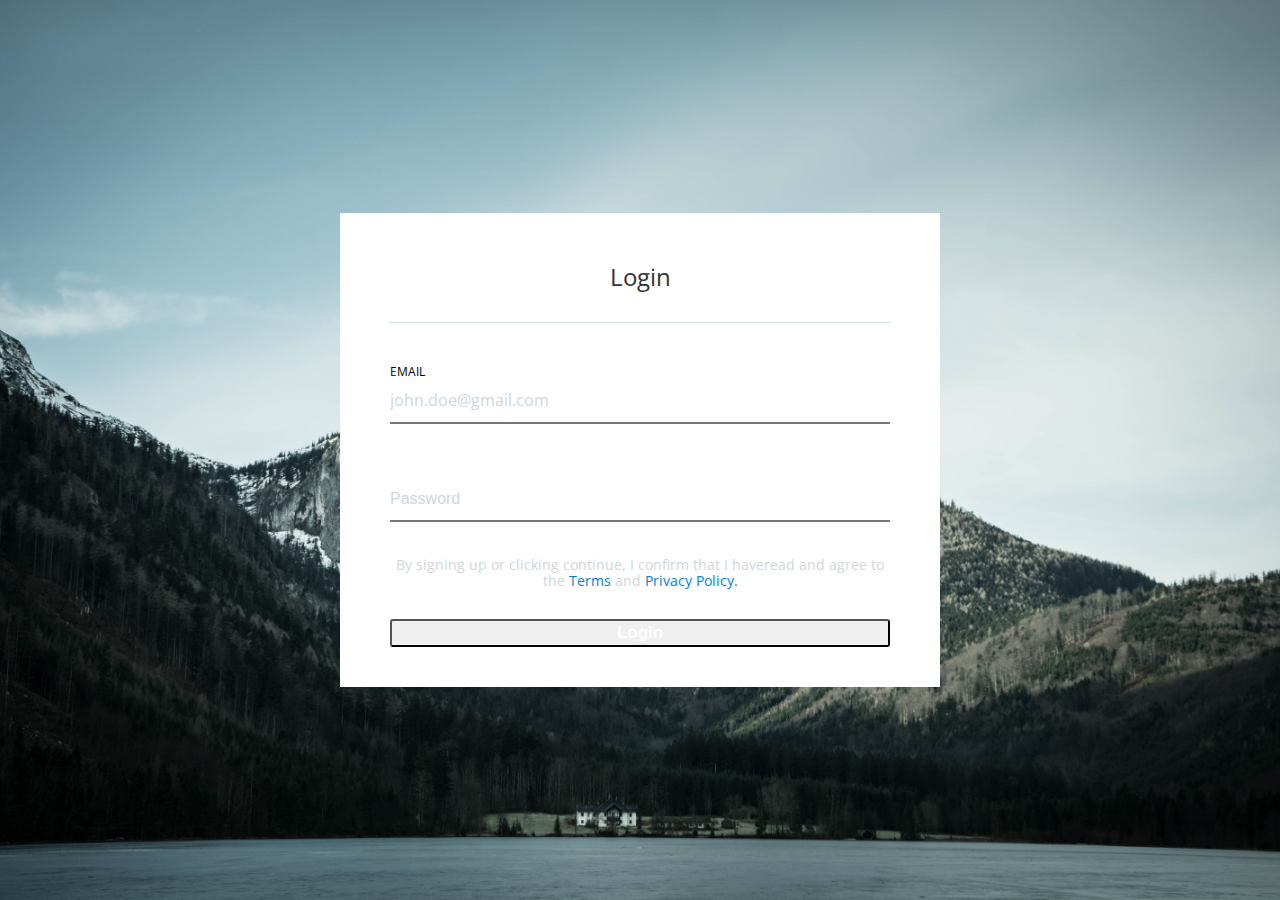
==== index.html @ cca3ba83 "some-file" ====
<!DOCTYPE html>
<html lang="en">
<head>
    <meta name="viewport" content="width=device-width, initial-scale=1.0, maximum-scale=1.0, user-scalable=no">
    <link rel="stylesheet" href="https://maxcdn.bootstrapcdn.com/bootstrap/4.0.0-alpha.6/css/bootstrap.min.css"
          integrity="sha384-rwoIResjU2yc3z8GV/NPeZWAv56rSmLldC3R/AZzGRnGxQQKnKkoFVhFQhNUwEyJ" crossorigin="anonymous">
    <link rel="stylesheet" type="text/css" href="stylesheets/screen.css"/>
    <meta charset="UTF-8">
    <title>Login</title>
</head>
<body>
<main>
    <div class="login-window">
        <div class="container">
            <p href="index.html" class="login-title text-color-dark text-size text-size-lg ">Login</p>
            <form class="login-date">
                <div class="input-container">
                    <label class=" text-style text-size  text-size-xs input-style">Email
                        <input type="email" placeholder="john.doe@gmail.com" class="email-date input-style text-size">
                    </label>
                </div>
                <div class="input-container">
                    <input type="text" placeholder="Password" class="pass input-style">
                </div>
                <p class="login-description text-color-light text-size text-size-sm">By signing up or clicking continue, I
                    confirm that I haveread and agree to the
                    <a href="#" class="text-color-prime">Terms</a> and
                    <a  href="#" class="text-color-prime">Privacy Policy.</a>
                </p>
                <button type="submit" class="log-submit prim-btn prim-btn-first text-size-md">
                    <a href="header.html" class=" prim-btn ">Login</a>
                </button>
            </form>
        </div>
    </div>
</main>

<script src="https://code.jquery.com/jquery-3.1.1.min.js"></script>
<script src="https://maxcdn.bootstrapcdn.com/bootstrap/4.0.0-alpha.6/js/bootstrap.min.js"
        integrity="sha384-vBWWzlZJ8ea9aCX4pEW3rVHjgjt7zpkNpZk+02D9phzyeVkE+jo0ieGizqPLForn"
        crossorigin="anonymous"></script>
<script src="js/main.js"></script>
<script src="lib/js/classie.js"></script>
</body>
</html>
---- stylesheets/screen.css ----
/* Welcome to Compass.
 * In this file you should write your main styles. (or centralize your imports)
 * Import this file using the following HTML or equivalent:
 * <link href="/stylesheets/screen.css" media="screen, projection" rel="stylesheet" type="text/css" /> */
@import url("https://fonts.googleapis.com/css?family=Open+Sans:400,600,700");
html, body, div, span, applet, object, iframe,
h1, h2, h3, h4, h5, h6, p, blockquote, pre,
a, abbr, acronym, address, big, cite, code,
del, dfn, em, img, ins, kbd, q, s, samp,
small, strike, strong, sub, sup, tt, var,
b, u, i, center,
dl, dt, dd, ol, ul, li,
fieldset, form, label, legend,
table, caption, tbody, tfoot, thead, tr, th, td,
article, aside, canvas, details, embed,
figure, figcaption, footer, header, hgroup,
menu, nav, output, ruby, section, summary,
time, mark, audio, video {
  margin: 0;
  padding: 0;
  border: 0;
  font: inherit;
  font-size: 100%;
  vertical-align: baseline;
}

html {
  line-height: 1;
}

ol, ul {
  list-style: none;
}

table {
  border-collapse: collapse;
  border-spacing: 0;
}

caption, th, td {
  text-align: left;
  font-weight: normal;
  vertical-align: middle;
}

q, blockquote {
  quotes: none;
}
q:before, q:after, blockquote:before, blockquote:after {
  content: "";
  content: none;
}

a img {
  border: none;
}

article, aside, details, figcaption, figure, footer, header, hgroup, main, menu, nav, section, summary {
  display: block;
}

.text-color-prime {
  color: #007ee5;
}
.text-color-base {
  color: #53585c;
}
.text-color-light {
  color: #ced6dd;
}
.text-color-dark {
  color: #333333;
}

.icon-color {
  color: #727e88;
}

.text-size {
  font-size: 1rem;
  line-height: 1.375rem;
  font-family: 'Open Sans', sans-serif;
}
@media (min-width: 768px) {
  .text-size {
    font-size: 0.9rem;
    line-height: 1rem;
  }
}
.text-size-lg {
  font-size: 1.5rem;
  line-height: 1.8rem;
}
.text-size-md {
  font-size: 1.06rem;
  line-height: 1.37rem;
}
.text-size-sm {
  font-size: 0.875rem;
  line-height: 1rem;
}
.text-size-xs {
  font-size: 0.75rem;
  line-height: 0.93rem;
}
.text-size .-bold {
  font-weight: 700;
}

.text-style {
  text-transform: uppercase;
}

a,
a:hover,
a:active {
  text-decoration: none;
  color: inherit;
}

button,
button:active,
input,
input:active {
  outline: none;
}

.edit-btn,
.site-nav-link,
.site-nav-link:hover,
.site-nav-link:active,
.site-nav-link:visited
.edit-btn:hover,
.edit-btn:active,
.edit-btn:visited {
  text-transform: uppercase;
  background: transparent;
  border: none;
  outline: none;
}

.input-style {
  width: 100%;
  padding: 13px 0;
  border-top: none;
  border-left: none;
  border-right: none;
}

.btn-edit-base {
  display: inline-block;
  width: 30px;
  height: 30px;
  background: #ecf1f5;
  color: #727e88;
  border: none;
  outline: none;
  cursor: pointer;
}
.btn-edit-base:hover, .btn-edit-base :active {
  background: #007ee5;
  color: #fff;
}
@media (max-width: 768px) {
  .btn-edit-base-mob {
    display: none;
  }
}

.section {
  position: absolute;
  right: 0;
  top: 0;
}
@media (min-width: 768px) {
  .section {
    display: none;
  }
}

.wrapp {
  max-width: 1160px;
  margin: 35px auto;
  padding: 25px 25px 0;
  background: #fff;
}

main {
  position: relative;
  height: 100vh;
  display: -webkit-flex;
  display: flex;
  -webkit-flex-direction: column;
  flex-direction: column;
  -webkit-justify-content: center;
  justify-content: center;
  background: #fff;
}
main:before {
  content: "";
  width: 100%;
  height: 15px;
  position: absolute;
  top: 0;
  background: #333333;
}
@media (min-width: 768px) {
  main:before {
    display: none;
  }
}
@media (min-width: 768px) {
  main {
    background: url("../images/fullscreen_bg_image.jpg") center no-repeat;
    background-size: cover;
  }
}
main .login-window {
  padding-top: 50px;
  padding-left: 50px;
  padding-right: 50px;
  padding-bottom: 40px;
}
@media (min-width: 768px) {
  main .login-window {
    max-width: 500px;
    width: 50%;
    margin: 0 auto;
    background: #fff;
  }
}
main .login-window .login-title {
  margin-bottom: 80px;
  text-align: center;
}
@media (min-width: 768px) {
  main .login-window .login-title {
    margin-bottom: 30px;
  }
}
main .login-window .login-date {
  display: flex;
  flex-direction: column;
  justify-content: center;
}
@media (min-width: 768px) {
  main .login-window .login-date {
    padding-top: 40px;
    border-top: 1px solid #d0dce7;
  }
}
main .login-window .login-date .email-date, main .login-window .login-date .pass, main .login-window .login-date .email-lable {
  width: 100%;
}
main .login-window .login-date .email-date:focus, main .login-window .login-date .email-date:active, main .login-window .login-date .pass:focus, main .login-window .login-date .pass:active {
  outline: none;
}
main .login-window .login-date .email-date {
  margin-bottom: 55px;
}
main .login-window .login-date .pass {
  margin-bottom: 35px;
}
main .login-window .login-date .login-description {
  margin-bottom: 30px;
}
@media (min-width: 768px) {
  main .login-window .login-date .login-description {
    text-align: center;
  }
}
main .login-window .login-date .log-submit {
  position: fixed;
  bottom: 0;
  left: 0;
  width: 100%;
}
main .login-window .login-date .log-submit > a {
  display: block;
  font-weight: 700;
  color: #fff;
  text-decoration: none;
  cursor: pointer;
}
main .login-window .login-date .log-submit:hover a {
  color: #007ee5;
}
@media (min-width: 768px) {
  main .login-window .login-date .log-submit {
    position: static;
    border-radius: 3px;
  }
}

input::-webkit-input-placeholder {
  color: #ced6dd;
  font-size: 1rem;
}

input::-moz-placeholder {
  color: #ced6dd;
  font-size: 1rem;
}

body {
  background: #f5f8f9;
}
body .wrap {
  max-width: 1160px;
  margin: 75px auto 0;
  padding: 25px 25px 0;
  background: #fff;
}
@media (max-width: 767px) {
  body .wrap {
    margin-top: 40px;
    background: transparent;
  }
}
body .btn-logo-out {
  text-align: right;
}
body .file-upload {
  margin: 0 auto;
}
body .profile-info {
  display: -webkit-flex;
  display: flex;
  -webkit-align-items: center;
  align-items: center;
}
@media (max-width: 767px) {
  body .profile-info {
    -webkit-flex-direction: column;
    flex-direction: column;
    margin-top: 45px;
  }
}
body .profile-info .profile-foto-wrap {
  max-width: 170px;
  max-height: 170px;
  overflow: hidden;
  -moz-box-shadow: 0px 0px 26px -3px rgba(0, 0, 0, 0.63);
  -webkit-box-shadow: 0px 0px 26px -3px rgba(0, 0, 0, 0.63);
  box-shadow: 0px 0px 26px -3px rgba(0, 0, 0, 0.63);
  -moz-transform: translateY(13%);
  -ms-transform: translateY(13%);
  -webkit-transform: translateY(13%);
  transform: translateY(13%);
}
@media (max-width: 767px) {
  body .profile-info .profile-foto-wrap {
    max-width: 135px;
    max-height: 135px;
    -moz-transform: translateY(0);
    -ms-transform: translateY(0);
    -webkit-transform: translateY(0);
    transform: translateY(0);
  }
}
body .profile-info .profile-foto-wrap img {
  position: relative;
  right: 50%;
  width: 173%;
  height: 160%;
}
body .profile-info .mobail-nick {
  margin-top: 25px;
}
@media (min-width: 767px) {
  body .profile-info .mobail-nick {
    display: none;
  }
}
body .profile-info .profile-inform-list {
  flex-grow: 1;
  margin-top: 50px;
  margin-left: 30px;
}
@media (max-width: 767px) {
  body .profile-info .profile-inform-list {
    align-self: flex-start;
    margin-left: 0;
  }
}
@media (max-width: 767px) and (max-width: 767px) {
  body .profile-info .profile-inform-list .decktop-nick {
    display: none;
  }
}

body .profile-info .profile-inform-list .profile-inform-list-item {
  margin-bottom: 10px;
  margin-top: 15px;
}
body .profile-info .profile-inform-list .profile-inform-list-item span {
  display: inline-block;
  padding-right: 10px;
}
body .profile-info .rating {
  color: #727e88;
}
@media (max-width: 767px) {
  body .profile-info .rating {
    -webkit-align-self: flex-start;
    align-self: flex-start;
    color: #007ee5;
  }
}
body .profile-info .rating .count {
  display: inline-block;
  margin-left: 30px;
}
@media (max-width: 767px) {
  body .profile-info .rating .count {
    display: block;
    margin-top: 5px;
    margin-left: 0;
    margin-bottom: 26px;
  }
}
body .profile-info .rating .count-follow {
  display: block;
  margin-bottom: 20px;
}
@media (min-width: 767px) {
  body .profile-info .rating .count-follow {
    display: none;
  }
}

.file-upload {
  position: relative;
  width: 20%;
  display: -webkit-flex;
  display: flex;
  overflow: hidden;
  padding: 5px;
  height: 2em;
  font-size: 1em;
  line-height: 2em;
  border: 1px solid #ced6dd;
  border-radius: 3px;
  cursor: pointer;
  transform: translateY(50%);
}
@media (max-width: 767px) {
  .file-upload {
    display: none;
  }
}
.file-upload .upload-icone {
  font-size: 33px;
  padding: 0 10px;
}
.file-upload .upload-description {
  padding: 0 10px;
}
.file-upload input[type=file] {
  position: absolute;
  left: 0;
  top: 0;
  width: 100%;
  height: 100%;
  transform: scale(10);
  -ms-transform: scale(10);
  opacity: 0;
  cursor: pointer;
}

.btn {
  padding: 9px 20px;
  text-transform: uppercase;
  font-weight: bold;
  border: 1px solid #007ee5;
  border-radius: 3px;
  background: transparent;
  color: #007ee5;
  cursor: pointer;
}
.btn:hover {
  background: #007ee5;
  color: #fff;
}
@media (max-width: 767px) {
  .btn {
    border: none;
  }
}

.site-nav {
  max-width: 1208px;
  margin: 0 auto;
  border: 1px solid #d0dce7;
  background: #fff;
  -moz-box-shadow: 0px 0px 9px -4px rgba(0, 0, 0, 0.75);
  -webkit-box-shadow: 0px 0px 9px -4px rgba(0, 0, 0, 0.75);
  box-shadow: 0px 0px 9px -4px rgba(0, 0, 0, 0.75);
}
.site-nav #tabs {
  display: -webkit-flex;
  display: flex;
  margin-left: 220px;
  position: relative;
}
.site-nav #tabs:after {
  content: '';
  position: absolute;
  right: 0;
  bottom: 0;
  width: 20%;
  height: 100%;
  background: linear-gradient(to right, rgba(0, 0, 0, 0), #ffffff);
}
@media (min-width: 767px) {
  .site-nav #tabs:after {
    display: none;
  }
}
@media (max-width: 767px) {
  .site-nav #tabs {
    margin-left: 5px;
  }
}
.site-nav #tabs .active {
  border-bottom: 1px solid blue;
}
.site-nav .site-nav-item {
  display: -webkit-flex;
  display: flex;
  margin: 0 10px;
}
.site-nav .site-nav-item .site-nav-link {
  -webkit-align-items: stretch;
  align-items: stretch;
  display: block;
  padding-top: 10px;
  padding-bottom: 10px;
  text-decoration: none;
  color: inherit;
}
@media (max-width: 767px) {
  .site-nav .site-nav-item .site-nav-link {
    font-size: 0.7rem;
  }
}

#about {
  position: relative;
}
#about .section {
  position: absolute;
  right: 0;
  top: 0;
  z-index: 2;
}
@media (min-width: 768px) {
  #about .section {
    display: none;
  }
}
#about .profile-info-edit {
  position: absolute;
  top: 0;
  left: 0;
  width: 100%;
  background: #fff;
  z-index: 3;
}

.address .type-prof {
  display: block;
}
@media (min-width: 768px) {
  .address .type-prof {
    display: none;
  }
}
.address .address-item {
  position: relative;
}
.address .address-item .edit-popup {
  display: none;
  position: absolute;
  width: 320px;
  left: 14%;
  top: 0;
  padding: 25px;
  -moz-box-shadow: 0px 0px 20px 3px #dee3e5;
  -webkit-box-shadow: 0px 0px 20px 3px #dee3e5;
  box-shadow: 0px 0px 20px 3px #dee3e5;
  background: #fff;
  z-index: 2;
}
.address .address-item .edit-popup:before {
  content: "";
  position: absolute;
  left: -2%;
  top: 10%;
  width: 0;
  height: 0;
  border-top: 10px solid transparent;
  border-right: 10px solid #fff;
  border-bottom: 10px solid transparent;
}
.address .address-item .edit-popup .popup-edit-input {
  margin-bottom: 25px;
}
.address .address-item .edit-popup.show-popup {
  display: block;
}
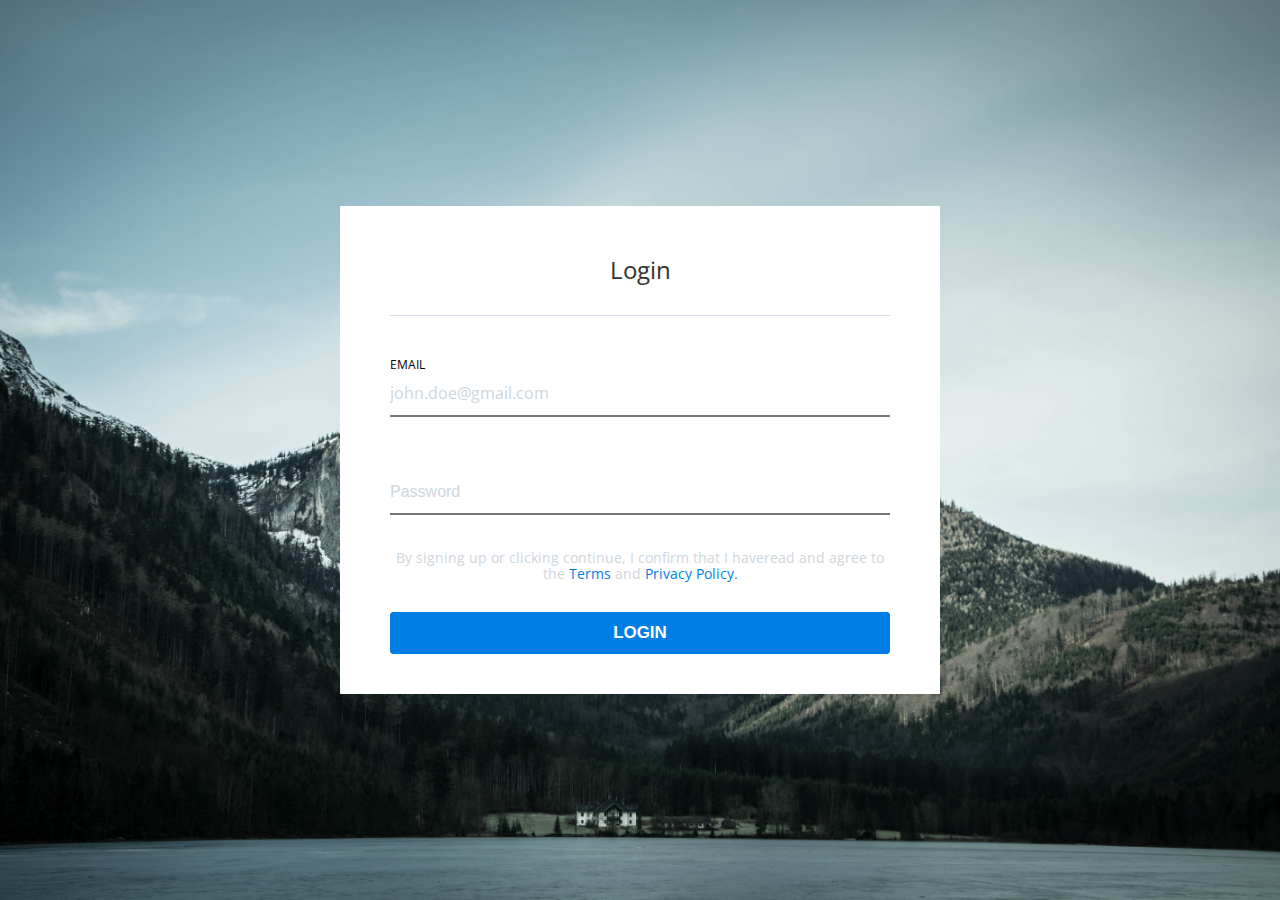
==== commit e4e119c0: "color-btn" ====
--- a/index.html
+++ b/index.html
@@ -27,7 +27,7 @@
                     <a href="#" class="text-color-prime">Terms</a> and
                     <a  href="#" class="text-color-prime">Privacy Policy.</a>
                 </p>
-                <button type="submit" class="log-submit prim-btn prim-btn-first text-size-md">
+                <button type="submit" class="log-submit btn btn-log text-size-md">
                     <a href="header.html" class=" prim-btn ">Login</a>
                 </button>
             </form>
--- a/stylesheets/screen.css
+++ b/stylesheets/screen.css
@@ -482,6 +482,14 @@
   background: #007ee5;
   color: #fff;
 }
+.btn-log {
+  background: #007ee5;
+  color: #fff;
+}
+.btn-log:hover {
+  background: #fff;
+  color: #007ee5;
+}
 @media (max-width: 767px) {
   .btn {
     border: none;
